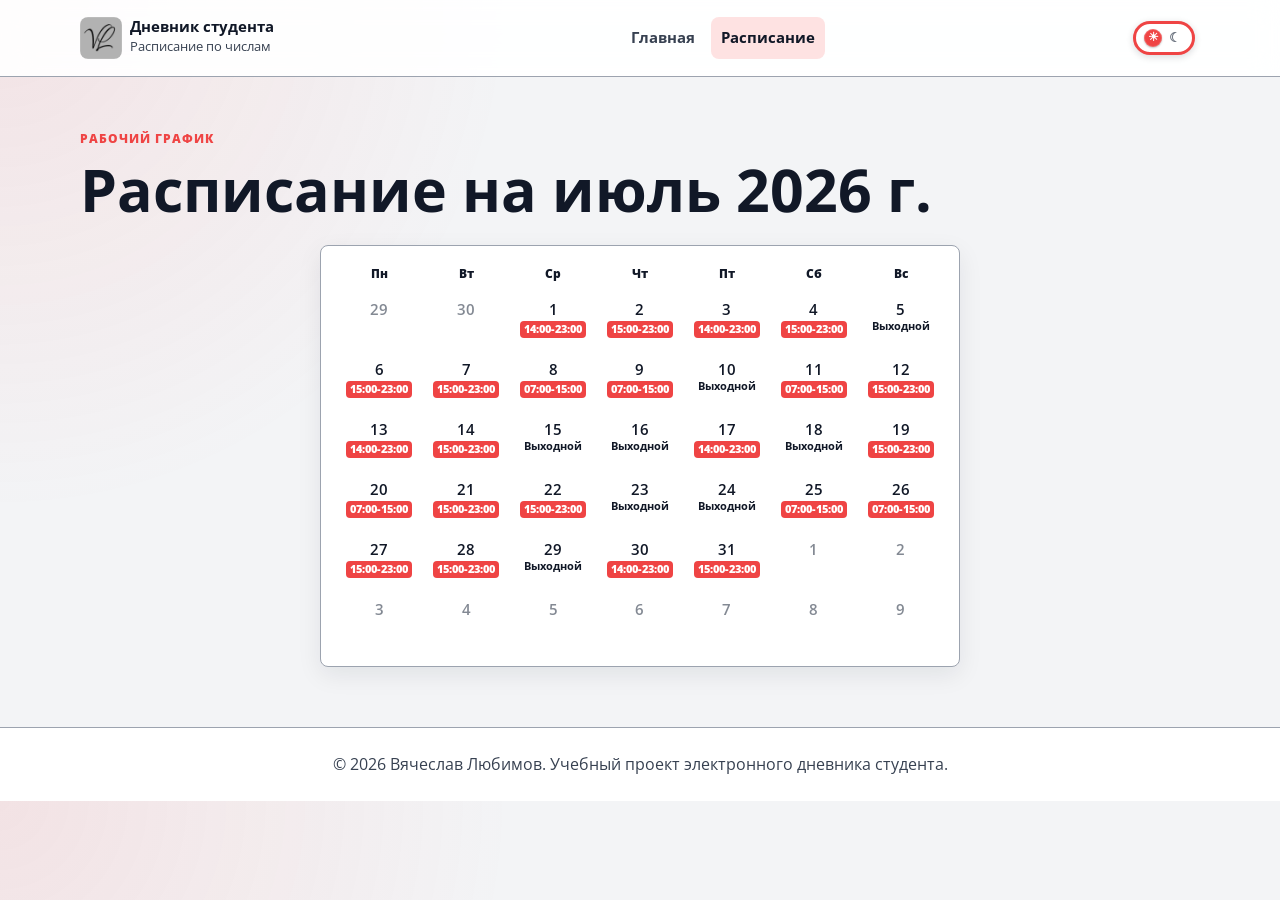
==== schedule.html @ aad9765e "07" ====
<!doctype html>
<html lang="ru">
<head>
  <meta charset="utf-8">
  <meta name="viewport" content="width=device-width, initial-scale=1">
  <title>Расписание по числам</title>
  <link rel="icon" href="favicon/favicon.ico" sizes="any">
  <link rel="icon" type="image/png" sizes="32x32" href="favicon/favicon-32x32.png">
  <link rel="icon" type="image/png" sizes="16x16" href="favicon/favicon-16x16.png">
  <link rel="apple-touch-icon" sizes="180x180" href="favicon/apple-touch-icon.png">
  <link rel="manifest" href="favicon/site.webmanifest">
  <link rel="stylesheet" href="css/style.css">
</head>
<body>
  <header class="site-header">
    <div class="container header-layout">
      <a class="brand" href="index.html" aria-label="На главную страницу">
        <img class="brand-mark" src="favicon/android-chrome-192x192.png" alt="Инициалы Вячеслава Любимова VL" width="42" height="42">
        <span>
          <strong>Дневник студента</strong>
          <small>Расписание по числам</small>
        </span>
      </a>

      <nav class="main-nav" aria-label="Главная навигация">
        <ul>
          <li><a href="index.html" data-short="Глав">Главная</a></li>
          <li><a class="is-active" href="schedule.html" data-short="Рас">Расписание</a></li>
        </ul>
      </nav>

      <button class="theme-toggle" id="theme-toggle" type="button" aria-pressed="false" aria-label="Переключить темную тему">
        <span class="theme-toggle-track" aria-hidden="true">
          <span class="theme-toggle-icon theme-toggle-sun">☀</span>
          <span class="theme-toggle-icon theme-toggle-moon">☾</span>
          <span class="theme-toggle-thumb"></span>
        </span>
        <span class="sr-only" id="theme-toggle-label">Темная тема</span>
      </button>
    </div>
  </header>

  <main>
    <section class="page-title container" aria-labelledby="month-title">
      <p class="eyebrow">Рабочий график</p>
      <h1 id="month-title">Расписание по числам</h1>
    </section>

    <section class="month-schedule container" id="month-schedule" aria-label="Расписание по числам месяца"></section>
  </main>

  <footer class="site-footer">
    <div class="container">
      <p>&copy; 2026 Вячеслав Любимов. Учебный проект электронного дневника студента.</p>
    </div>
  </footer>

  <script src="js/work-schedules.js"></script>
  <script src="js/month-schedule.js"></script>
</body>
</html>
---- css/style.css ----
@import url("https://fonts.googleapis.com/css2?family=Open+Sans:wght@400;600;700;800;900&display=swap");

:root {
  color-scheme: light;
  --bg: #f3f4f6;
  --surface: #ffffff;
  --surface-soft: #e5e7eb;
  --text: #111827;
  --muted: #374151;
  --line: #9ca3af;
  --accent: #ef4444;
  --accent-strong: #111827;
  --accent-soft: #fee2e2;
  --warning: #ef4444;
  --shadow: 0 18px 45px rgba(17, 24, 39, 0.14);
  --radius: 8px;
  --container: 1120px;
  --font: "Open Sans", Arial, Helvetica, sans-serif;
}

:root[data-theme="dark"] {
  color-scheme: dark;
  --bg: #111827;
  --surface: #374151;
  --surface-soft: #1f2937;
  --text: #f3f4f6;
  --muted: #e5e7eb;
  --line: #9ca3af;
  --accent: #ef4444;
  --accent-strong: #f3f4f6;
  --accent-soft: #4b1d24;
  --warning: #ef4444;
  --shadow: 0 18px 45px rgba(0, 0, 0, 0.32);
}

* {
  box-sizing: border-box;
}

.header-layout > *,
.brand > *,
.intro > *,
.diary-card > *,
.card-content,
.day-block,
.table-wrap {
  min-width: 0;
}

html {
  scroll-behavior: smooth;
  scroll-padding-top: 104px;
}

body {
  margin: 0;
  background:
    radial-gradient(circle at top left, rgba(239, 68, 68, 0.10), transparent 32rem),
    var(--bg);
  color: var(--text);
  font-family: var(--font);
  line-height: 1.6;
  overflow-wrap: break-word;
}

img {
  display: block;
  max-width: 100%;
}

a {
  color: inherit;
}

.container {
  width: min(100% - 32px, var(--container));
  margin-inline: auto;
}

.site-header {
  position: sticky;
  top: 0;
  z-index: 10;
  border-bottom: 1px solid var(--line);
  background: color-mix(in srgb, var(--surface) 92%, transparent);
  backdrop-filter: blur(14px);
}

.mobile-back-to-top {
  display: none;
}

.sr-only {
  position: absolute;
  width: 1px;
  height: 1px;
  margin: -1px;
  overflow: hidden;
  clip: rect(0, 0, 0, 0);
  white-space: nowrap;
  border: 0;
  padding: 0;
}

.header-layout {
  display: grid;
  grid-template-columns: minmax(170px, 0.55fr) minmax(0, 1.8fr) auto;
  align-items: center;
  gap: 14px;
  min-height: 76px;
}

.brand {
  display: inline-flex;
  align-items: center;
  gap: 8px;
  text-decoration: none;
  min-width: 0;
}

.brand > span:last-child {
  min-width: 0;
}

.brand-mark {
  width: 42px;
  min-width: 42px;
  height: 42px;
  border-radius: var(--radius);
  object-fit: cover;
}

.brand strong,
.brand small {
  display: block;
}

.brand strong {
  line-height: 1.1;
  font-size: 0.96rem;
  overflow-wrap: anywhere;
}

.brand small {
  color: var(--muted);
  font-size: 0.82rem;
}

.main-nav {
  min-width: 0;
  overflow: visible;
}

.main-nav ul {
  display: flex;
  justify-content: center;
  flex-wrap: wrap;
  gap: 6px;
  margin: 0;
  padding: 0;
  list-style: none;
}

.main-nav a {
  display: block;
  border-radius: var(--radius);
  padding: 9px 10px;
  color: var(--muted);
  font-size: 0.91rem;
  font-weight: 700;
  text-decoration: none;
  white-space: nowrap;
}

.main-nav a:hover,
.main-nav a.is-active {
  background: var(--accent-soft);
  color: var(--accent-strong);
}

.main-nav a.is-today {
  box-shadow: inset 0 0 0 2px var(--accent);
  color: var(--accent-strong);
}

.main-nav a.is-today::after {
  content: "Сегодня";
  margin-left: 6px;
  border-radius: 999px;
  background: var(--accent);
  color: var(--surface);
  padding: 2px 6px;
  font-size: 0.68rem;
  font-weight: 800;
  vertical-align: middle;
}

.theme-toggle {
  display: inline-grid;
  place-items: center;
  width: 72px;
  height: 44px;
  border: 0;
  border-radius: 999px;
  background: transparent;
  cursor: pointer;
  padding: 0;
}

.theme-toggle-track {
  position: relative;
  width: 62px;
  height: 34px;
  border: 3px solid var(--accent);
  border-radius: 999px;
  background: var(--surface);
  box-shadow:
    0 1px 0 rgba(255, 255, 255, 0.75) inset,
    0 2px 7px rgba(17, 24, 39, 0.16);
  transition: background-color 180ms ease, border-color 180ms ease, box-shadow 180ms ease;
}

.theme-toggle-icon {
  position: absolute;
  top: 50%;
  z-index: 1;
  display: grid;
  place-items: center;
  width: 18px;
  height: 18px;
  color: var(--muted);
  font-size: 0.82rem;
  font-weight: 900;
  line-height: 1;
  transform: translateY(-50%);
  transition: color 180ms ease, opacity 180ms ease;
}

.theme-toggle-sun {
  left: 8px;
  opacity: 0;
}

.theme-toggle-moon {
  right: 8px;
  opacity: 0.7;
}

.theme-toggle-thumb {
  position: absolute;
  top: 50%;
  left: 8px;
  z-index: 2;
  width: 18px;
  height: 18px;
  border-radius: 50%;
  background: var(--accent);
  box-shadow:
    0 1px 2px rgba(0, 0, 0, 0.24),
    0 0 0 1px rgba(255, 255, 255, 0.18) inset;
  transform: translateY(-50%);
  transition: transform 180ms ease, background-color 180ms ease, box-shadow 180ms ease;
}

.theme-toggle-thumb::before {
  content: "☀";
  display: grid;
  place-items: center;
  width: 100%;
  height: 100%;
  color: #ffffff;
  font-size: 0.72rem;
  font-weight: 900;
  line-height: 1;
}

.theme-toggle:hover .theme-toggle-track {
  box-shadow:
    0 2px 0 rgba(255, 255, 255, 0.75) inset,
    0 3px 10px rgba(17, 24, 39, 0.22);
}

:root[data-theme="dark"] .theme-toggle-track {
  border-color: #f87171;
  background: #1f2937;
  box-shadow:
    0 2px 0 rgba(255, 255, 255, 0.12) inset,
    0 3px 10px rgba(0, 0, 0, 0.35);
}

:root[data-theme="dark"] .theme-toggle-icon {
  color: #cbd5e1;
}

:root[data-theme="dark"] .theme-toggle-sun {
  opacity: 0.75;
}

:root[data-theme="dark"] .theme-toggle-moon {
  opacity: 0;
}

:root[data-theme="dark"] .theme-toggle-thumb {
  background: #f87171;
  box-shadow:
    0 1px 2px rgba(0, 0, 0, 0.4),
    0 0 0 1px rgba(255, 255, 255, 0.16) inset;
  transform: translate(24px, -50%);
}

:root[data-theme="dark"] .theme-toggle-thumb::before {
  content: "☾";
  color: #111827;
}

.hero {
  position: relative;
  scroll-margin-top: 104px;
  min-height: 560px;
  display: grid;
  align-items: end;
  overflow: hidden;
  border-bottom: 1px solid var(--line);
}

.hero-image {
  position: absolute;
  inset: 0;
  width: 100%;
  height: 100%;
  object-fit: cover;
  filter: brightness(0.42) saturate(0.98);
}

.hero::after {
  content: "";
  position: absolute;
  inset: 0;
  background: linear-gradient(180deg, rgba(0, 0, 0, 0.28), rgba(0, 0, 0, 0.72));
}

.hero-content {
  position: relative;
  z-index: 1;
  padding-block: 120px 74px;
  color: #ffffff;
}

.eyebrow,
.card-label {
  margin: 0 0 10px;
  color: var(--warning);
  font-size: 0.78rem;
  font-weight: 800;
  letter-spacing: 0.08em;
  text-transform: uppercase;
}

.hero .eyebrow {
  color: #f1c38d;
}

.hero h1 {
  max-width: 760px;
  margin: 0;
  font-size: clamp(2.6rem, 7vw, 5.4rem);
  line-height: 0.98;
  overflow-wrap: anywhere;
}

.hero-subtitle,
.author {
  max-width: 640px;
  margin: 18px 0 0;
  font-size: clamp(1.1rem, 2vw, 1.45rem);
}

.author {
  margin-top: 10px;
  font-weight: 700;
}

.intro {
  display: grid;
  grid-template-columns: minmax(260px, 0.8fr) 1fr;
  gap: 32px;
  padding-block: 46px 18px;
}

.intro h2 {
  margin: 0;
  font-size: clamp(1.7rem, 3vw, 2.35rem);
  line-height: 1.1;
}

.intro > p {
  margin: 0;
  color: var(--muted);
  font-size: 1.05rem;
}

.page-title {
  padding-block: 52px 24px;
}

.page-title h1 {
  margin: 0;
  font-size: clamp(2rem, 5vw, 3.7rem);
  line-height: 1.04;
}

.page-title p:last-child {
  max-width: 760px;
  margin: 14px 0 0;
  color: var(--muted);
  font-size: 1.05rem;
}

.month-schedule {
  display: grid;
  gap: 10px;
  width: min(100% - 32px, 640px);
  border: 1px solid var(--line);
  border-radius: var(--radius);
  background: var(--surface);
  padding: 18px;
  box-shadow: 0 8px 24px rgba(17, 24, 39, 0.08);
  margin-inline: auto;
  margin-bottom: 60px;
}

.calendar-weekdays,
.calendar-grid {
  display: grid;
  grid-template-columns: repeat(7, minmax(0, 1fr));
  gap: 6px;
}

.calendar-weekdays span {
  color: var(--accent-strong);
  font-size: 0.78rem;
  font-weight: 800;
  text-align: center;
}

.calendar-day {
  position: relative;
  display: grid;
  align-content: start;
  justify-items: center;
  gap: 4px;
  min-height: 54px;
  border: 2px solid transparent;
  border-radius: 2px;
  color: var(--text);
  padding: 6px 3px 5px;
}

.calendar-day strong {
  font-size: 0.96rem;
  font-weight: 600;
  line-height: 1;
}

.calendar-day.is-other-month {
  color: color-mix(in srgb, var(--muted) 62%, transparent);
}

.calendar-day.is-selected {
  border-color: #0d8cff;
  box-shadow: inset 0 0 0 2px #0d8cff;
}

.calendar-day ul {
  display: grid;
  gap: 2px;
  margin: 0;
  padding: 0;
  list-style: none;
}

.calendar-day li {
  border-radius: 4px;
  background: var(--accent);
  color: #ffffff;
  font-size: 0.66rem;
  font-weight: 800;
  line-height: 1.1;
  padding: 3px 4px;
  text-align: center;
}

.calendar-day p {
  margin: 0;
  color: var(--muted);
  font-size: 0.66rem;
  font-weight: 700;
  line-height: 1;
}

.calendar-day.is-day-off p {
  color: var(--accent-strong);
}

.month-empty-message {
  grid-column: 1 / -1;
  margin: 0;
  border: 1px solid var(--line);
  border-radius: var(--radius);
  background: var(--surface-soft);
  color: var(--muted);
  padding: 18px;
  font-weight: 700;
}

.diary {
  padding-block: 18px 60px;
}

.cards {
  display: grid;
  gap: 24px;
}

.diary-card {
  display: grid;
  grid-template-columns: minmax(260px, 0.92fr) 1.35fr;
  overflow: hidden;
  border: 1px solid var(--line);
  border-radius: var(--radius);
  background: var(--surface);
  box-shadow: var(--shadow);
}

.card-image-wrap {
  display: grid;
  place-items: center;
  min-height: 100%;
  background: #ffffff;
}

.card-image-wrap img {
  width: 100%;
  height: 100%;
  min-height: 360px;
  object-fit: contain;
  object-position: center;
}

.card-content {
  padding: clamp(22px, 4vw, 38px);
}

.card-content h2 {
  margin: 0;
  font-size: clamp(1.6rem, 3vw, 2.2rem);
  line-height: 1.1;
}

.card-subtitle {
  margin: 8px 0 18px;
  color: var(--muted);
  font-weight: 700;
}

.card-date {
  margin: 8px 0 0;
  color: var(--accent);
  font-size: 0.92rem;
  font-weight: 800;
}

.card-date + .card-subtitle {
  margin-top: 4px;
}

.day-block {
  margin-top: 18px;
}

.day-block h3 {
  display: inline-flex;
  align-items: center;
  margin: 0 0 8px;
  border-left: 4px solid var(--accent);
  padding-left: 10px;
  color: var(--accent-strong);
  font-size: 1rem;
  line-height: 1.2;
}

.free-day {
  display: grid;
  gap: 6px;
  margin-top: 18px;
  border: 1px solid var(--line);
  border-radius: var(--radius);
  background: var(--surface-soft);
  padding: 18px;
}

.free-day strong {
  color: var(--accent-strong);
  font-size: 1.08rem;
}

.free-day span {
  color: var(--muted);
}

.vacation-block {
  border-left: 4px solid var(--accent);
}

.table-wrap {
  overflow-x: auto;
  border: 1px solid var(--line);
  border-radius: var(--radius);
  background: var(--surface-soft);
}

table {
  width: 100%;
  border-collapse: collapse;
  min-width: 420px;
}

caption {
  height: 1px;
  overflow: hidden;
  position: absolute;
  width: 1px;
}

th,
td {
  border-bottom: 1px solid var(--line);
  padding: 12px 14px;
  text-align: left;
  vertical-align: top;
  overflow-wrap: anywhere;
}

tr:last-child th,
tr:last-child td {
  border-bottom: 0;
}

th {
  width: 92px;
  color: var(--accent-strong);
  font-size: 0.95rem;
  white-space: nowrap;
}

.time-only-table th {
  width: auto;
}

.site-footer {
  border-top: 1px solid var(--line);
  background: var(--surface);
  color: var(--muted);
  padding: 24px 0;
  text-align: center;
}

.site-footer p {
  margin: 0;
}

.footer-materials {
  margin-top: 6px !important;
  font-size: 0.76rem;
  line-height: 1.4;
}

.footer-materials a {
  color: var(--accent);
  font-weight: 700;
}

:focus-visible {
  outline: 3px solid var(--accent);
  outline-offset: 3px;
}

@media (max-width: 920px) {
  .header-layout {
    grid-template-columns: 1fr auto;
    padding-block: 12px;
  }

  .main-nav {
    grid-column: 1 / -1;
    order: 3;
    width: 100%;
  }

  .main-nav ul {
    justify-content: center;
  }

  .hero {
    min-height: 500px;
  }

  .intro,
  .diary-card {
    grid-template-columns: 1fr;
  }

  .card-image-wrap img {
    min-height: 300px;
    max-height: 360px;
  }

}

@media (max-width: 620px) {
  html {
    scroll-padding-top: 12px;
  }

  .site-header {
    position: static;
  }

  .container {
    width: min(100% - 22px, var(--container));
  }

  .header-layout {
    display: grid;
    grid-template-columns: repeat(6, minmax(0, 1fr));
    gap: 12px 8px;
    padding-block: 14px;
  }

  .brand {
    display: none;
  }

  .mobile-back-to-top {
    position: fixed;
    top: 12px;
    left: 12px;
    z-index: 20;
    display: block;
    width: 46px;
    height: 46px;
    border: 2px solid var(--surface);
    border-radius: var(--radius);
    background: var(--surface);
    box-shadow: var(--shadow);
    opacity: 0;
    pointer-events: none;
    transform: translateY(-10px);
    transition: opacity 180ms ease, transform 180ms ease;
  }

  .mobile-back-to-top.is-visible {
    opacity: 1;
    pointer-events: auto;
    transform: translateY(0);
  }

  .mobile-back-to-top img {
    width: 100%;
    height: 100%;
    border-radius: calc(var(--radius) - 2px);
    object-fit: cover;
  }

  .theme-toggle {
    grid-column: auto;
    justify-self: center;
    width: 62px;
    height: 38px;
    max-width: 100%;
  }

  .theme-toggle-track {
    width: 56px;
    height: 32px;
  }

  .theme-toggle-icon {
    width: 17px;
    height: 17px;
    font-size: 0.78rem;
  }

  .theme-toggle-sun {
    left: 7px;
  }

  .theme-toggle-moon {
    right: 7px;
  }

  .theme-toggle-thumb {
    left: 7px;
    width: 17px;
    height: 17px;
  }

  :root[data-theme="dark"] .theme-toggle-thumb {
    transform: translate(22px, -50%);
  }

  .main-nav a {
    display: grid;
    place-items: center;
    min-height: 48px;
    min-width: 36px;
    padding: 8px 9px;
    font-size: 0.86rem;
    text-align: center;
  }

  .main-nav,
  .main-nav ul {
    display: contents;
  }

  .main-nav li {
    min-width: 0;
  }

  .main-nav a[data-short] {
    font-size: 0;
  }

  .main-nav a[data-short]::before {
    content: attr(data-short);
    font-size: 0.86rem;
  }

  .main-nav a[href="#glavnaya"] {
    width: 36px;
    height: 36px;
    min-height: 36px;
    justify-self: center;
    border-radius: var(--radius);
    background: var(--surface) url("../favicon/android-chrome-192x192.png") center / 36px 36px no-repeat;
    font-size: 0;
    overflow: hidden;
    padding: 0;
  }

  .main-nav a[href="#glavnaya"]::before {
    content: "";
  }

  .main-nav a.is-today::after {
    content: "";
    display: inline-block;
    width: 7px;
    height: 7px;
    margin-left: 6px;
    padding: 0;
    border-radius: 50%;
  }

  .hero {
    min-height: 430px;
  }

  .hero h1 {
    font-size: clamp(2rem, 11vw, 3rem);
    line-height: 1.04;
  }

  .hero-subtitle,
  .author {
    font-size: 1.05rem;
  }

  .hero-content {
    padding-block: 92px 44px;
  }

  .intro {
    padding-block: 34px 12px;
  }

  .diary {
    padding-bottom: 40px;
  }

  .cards {
    gap: 18px;
  }

  .card-image-wrap img {
    min-height: 220px;
    max-height: 260px;
  }

  .card-content {
    padding: 20px;
  }

  table {
    min-width: min(340px, 100%);
  }
}

@media (max-width: 380px) {
  .hero h1 {
    font-size: 2rem;
  }

  .card-content {
    padding-inline: 16px;
  }
}
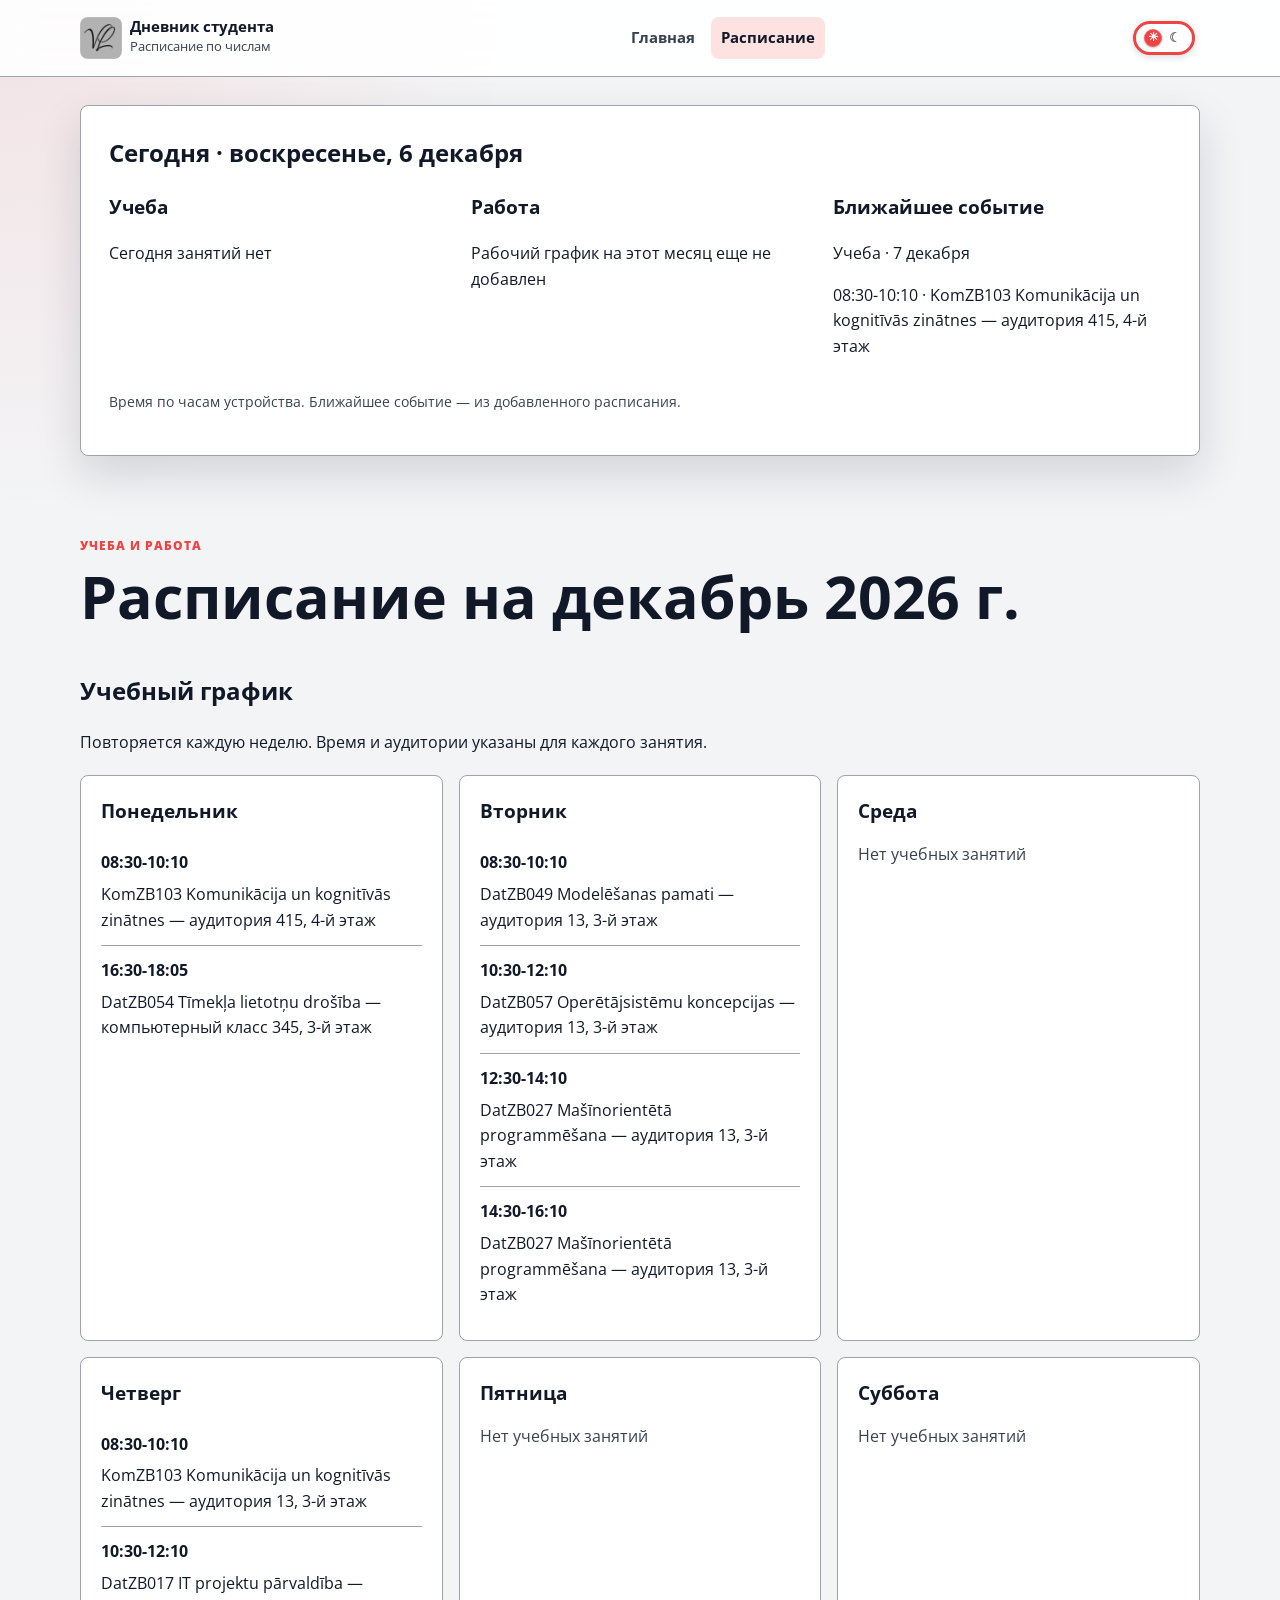
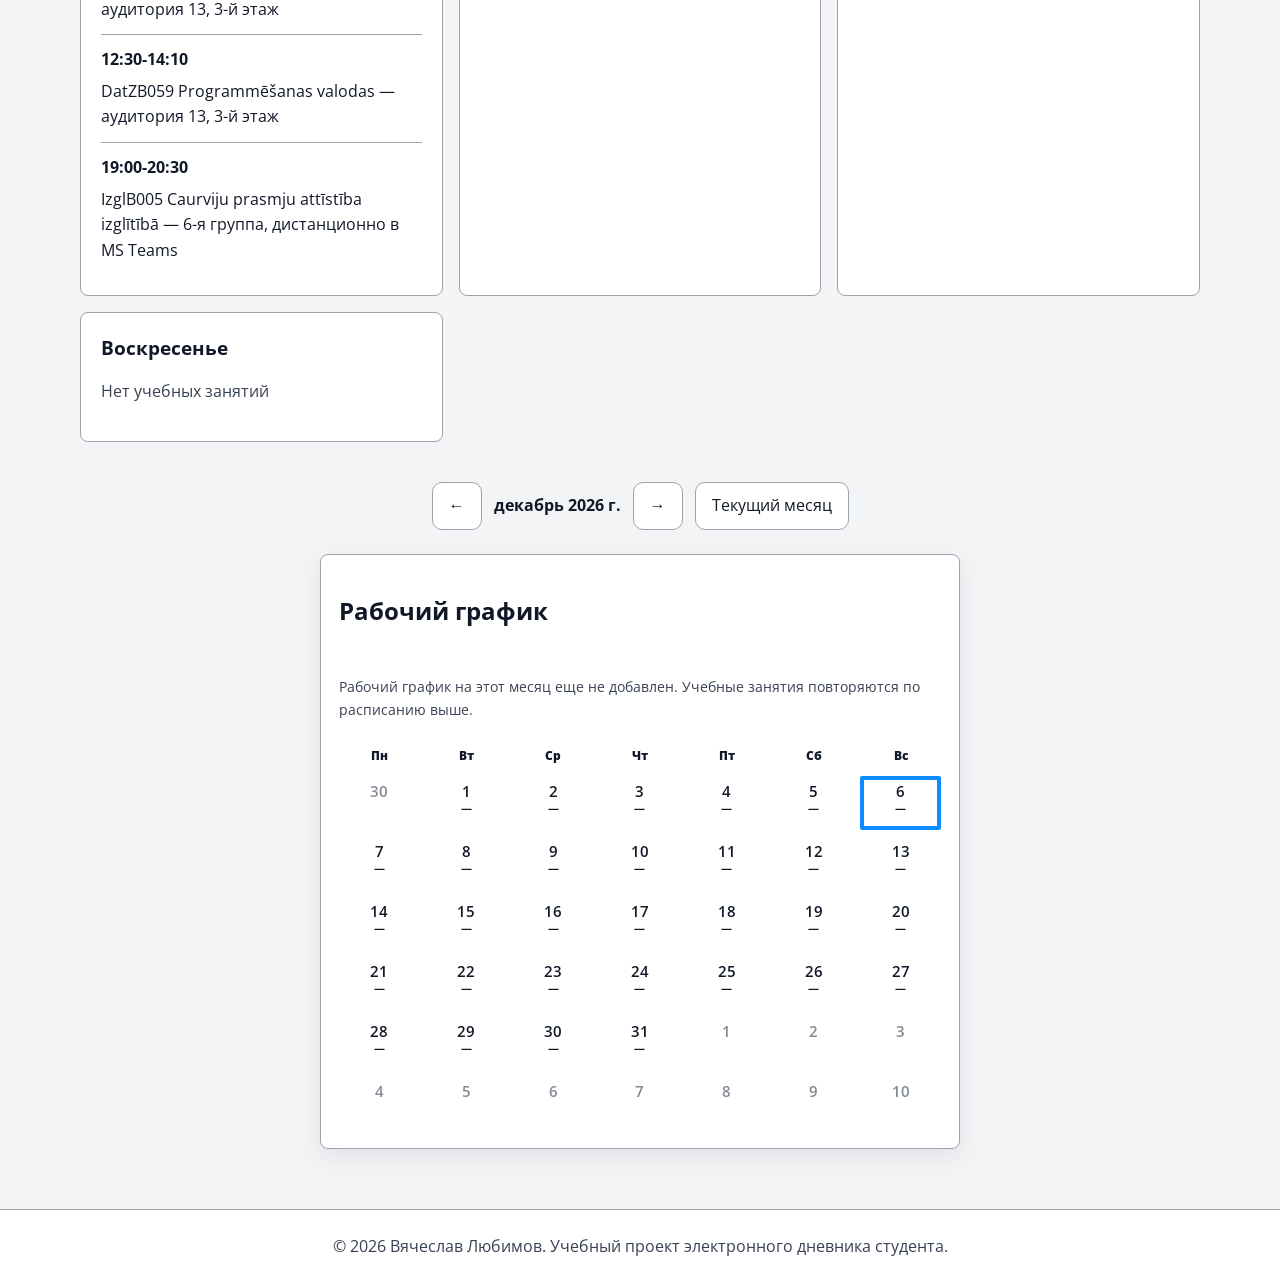
==== commit a8282ef2: "Add recurring study schedule, October shifts and date navigation" ====
--- a/schedule.html
+++ b/schedule.html
@@ -41,12 +41,25 @@
   </header>
 
   <main>
+    <section class="container today-summary" id="today-summary" aria-labelledby="today-title"></section>
     <section class="page-title container" aria-labelledby="month-title">
-      <p class="eyebrow">Рабочий график</p>
+      <p class="eyebrow">Учеба и работа</p>
       <h1 id="month-title">Расписание по числам</h1>
     </section>
 
-    <section class="month-schedule container" id="month-schedule" aria-label="Расписание по числам месяца"></section>
+    <section class="container weekly-study" aria-labelledby="study-title">
+      <h2 id="study-title">Учебный график</h2>
+      <p>Повторяется каждую неделю. Время и аудитории указаны для каждого занятия.</p>
+      <div id="weekly-study"></div>
+    </section>
+
+    <div class="container period-controls" aria-label="Выбор месяца">
+      <button type="button" id="month-prev" aria-label="Предыдущий месяц">←</button>
+      <strong id="month-label" aria-live="polite"></strong>
+      <button type="button" id="month-next" aria-label="Следующий месяц">→</button>
+      <button type="button" id="month-current">Текущий месяц</button>
+    </div>
+    <section class="month-schedule container" id="month-schedule" aria-label="Рабочий график по числам месяца"></section>
   </main>
 
   <footer class="site-footer">
@@ -55,7 +68,10 @@
     </div>
   </footer>
 
+  <script src="js/study-schedules.js"></script>
   <script src="js/work-schedules.js"></script>
+  <script src="js/data.js"></script>
+  <script src="js/today.js"></script>
   <script src="js/month-schedule.js"></script>
 </body>
 </html>
--- a/css/style.css
+++ b/css/style.css
@@ -316,34 +316,18 @@
 .hero {
   position: relative;
   scroll-margin-top: 104px;
-  min-height: 560px;
+  min-height: 0;
   display: grid;
   align-items: end;
   overflow: hidden;
   border-bottom: 1px solid var(--line);
 }
 
-.hero-image {
-  position: absolute;
-  inset: 0;
-  width: 100%;
-  height: 100%;
-  object-fit: cover;
-  filter: brightness(0.42) saturate(0.98);
-}
-
-.hero::after {
-  content: "";
-  position: absolute;
-  inset: 0;
-  background: linear-gradient(180deg, rgba(0, 0, 0, 0.28), rgba(0, 0, 0, 0.72));
-}
-
 .hero-content {
   position: relative;
   z-index: 1;
-  padding-block: 120px 74px;
-  color: #ffffff;
+  padding-block: 64px;
+  color: var(--text);
 }
 
 .eyebrow,
@@ -357,7 +341,7 @@
 }
 
 .hero .eyebrow {
-  color: #f1c38d;
+  color: var(--accent-strong);
 }
 
 .hero h1 {
@@ -415,6 +399,72 @@
   color: var(--muted);
   font-size: 1.05rem;
 }
+
+.today-summary {
+  margin-block: 28px;
+  padding: clamp(16px, 3vw, 28px);
+  border: 1px solid var(--line);
+  border-radius: var(--radius);
+  background: var(--surface);
+  box-shadow: var(--shadow);
+}
+.today-summary h2 { margin-top: 0; }
+.today-grid {
+  display: grid;
+  grid-template-columns: repeat(auto-fit, minmax(min(100%, 250px), 1fr));
+  gap: 24px;
+}
+.today-grid h3 { color: var(--accent-strong); margin-top: 0; }
+.today-grid p { overflow-wrap: anywhere; }
+.schedule-note { color: var(--muted); font-size: 0.9rem; }
+.period-controls {
+  display: flex;
+  align-items: center;
+  justify-content: center;
+  flex-wrap: wrap;
+  gap: 12px;
+  margin-bottom: 24px;
+}
+.period-controls button {
+  font: inherit;
+  cursor: pointer;
+  min-height: 44px;
+  min-width: 44px;
+  padding: 10px 16px;
+  border: 1px solid var(--line);
+  border-radius: 10px;
+  background: var(--surface);
+  color: var(--text);
+}
+.period-controls button:hover { border-color: var(--accent-strong); }
+.period-controls button:focus-visible { outline: 2px solid var(--accent-strong); outline-offset: 3px; }
+
+.weekly-study {
+  margin-bottom: 40px;
+}
+
+#weekly-study {
+  display: grid;
+  grid-template-columns: repeat(auto-fit, minmax(min(100%, 320px), 1fr));
+  gap: 16px;
+  margin-top: 20px;
+}
+
+.study-week-day {
+  min-width: 0;
+  padding: 20px;
+  border: 1px solid var(--line);
+  border-radius: var(--radius);
+  background: var(--surface);
+}
+
+.study-week-day h3 { margin: 0 0 12px; }
+.study-week-day p { color: var(--muted); }
+.study-week-day ul { list-style: none; padding: 0; margin: 0; }
+.study-week-day li { display: grid; gap: 6px; padding: 12px 0; }
+.study-week-day li + li { border-top: 1px solid var(--line); }
+.study-week-day strong { color: var(--accent-strong); }
+.study-week-day span { overflow-wrap: anywhere; }
 
 .month-schedule {
   display: grid;
@@ -524,27 +574,12 @@
 
 .diary-card {
   display: grid;
-  grid-template-columns: minmax(260px, 0.92fr) 1.35fr;
+  grid-template-columns: 1fr;
   overflow: hidden;
   border: 1px solid var(--line);
   border-radius: var(--radius);
   background: var(--surface);
   box-shadow: var(--shadow);
-}
-
-.card-image-wrap {
-  display: grid;
-  place-items: center;
-  min-height: 100%;
-  background: #ffffff;
-}
-
-.card-image-wrap img {
-  width: 100%;
-  height: 100%;
-  min-height: 360px;
-  object-fit: contain;
-  object-position: center;
 }
 
 .card-content {
@@ -701,18 +736,9 @@
     justify-content: center;
   }
 
-  .hero {
-    min-height: 500px;
-  }
-
   .intro,
   .diary-card {
     grid-template-columns: 1fr;
-  }
-
-  .card-image-wrap img {
-    min-height: 300px;
-    max-height: 360px;
   }
 
 }
@@ -863,10 +889,6 @@
     border-radius: 50%;
   }
 
-  .hero {
-    min-height: 430px;
-  }
-
   .hero h1 {
     font-size: clamp(2rem, 11vw, 3rem);
     line-height: 1.04;
@@ -878,7 +900,7 @@
   }
 
   .hero-content {
-    padding-block: 92px 44px;
+    padding-block: 40px;
   }
 
   .intro {
@@ -891,11 +913,6 @@
 
   .cards {
     gap: 18px;
-  }
-
-  .card-image-wrap img {
-    min-height: 220px;
-    max-height: 260px;
   }
 
   .card-content {
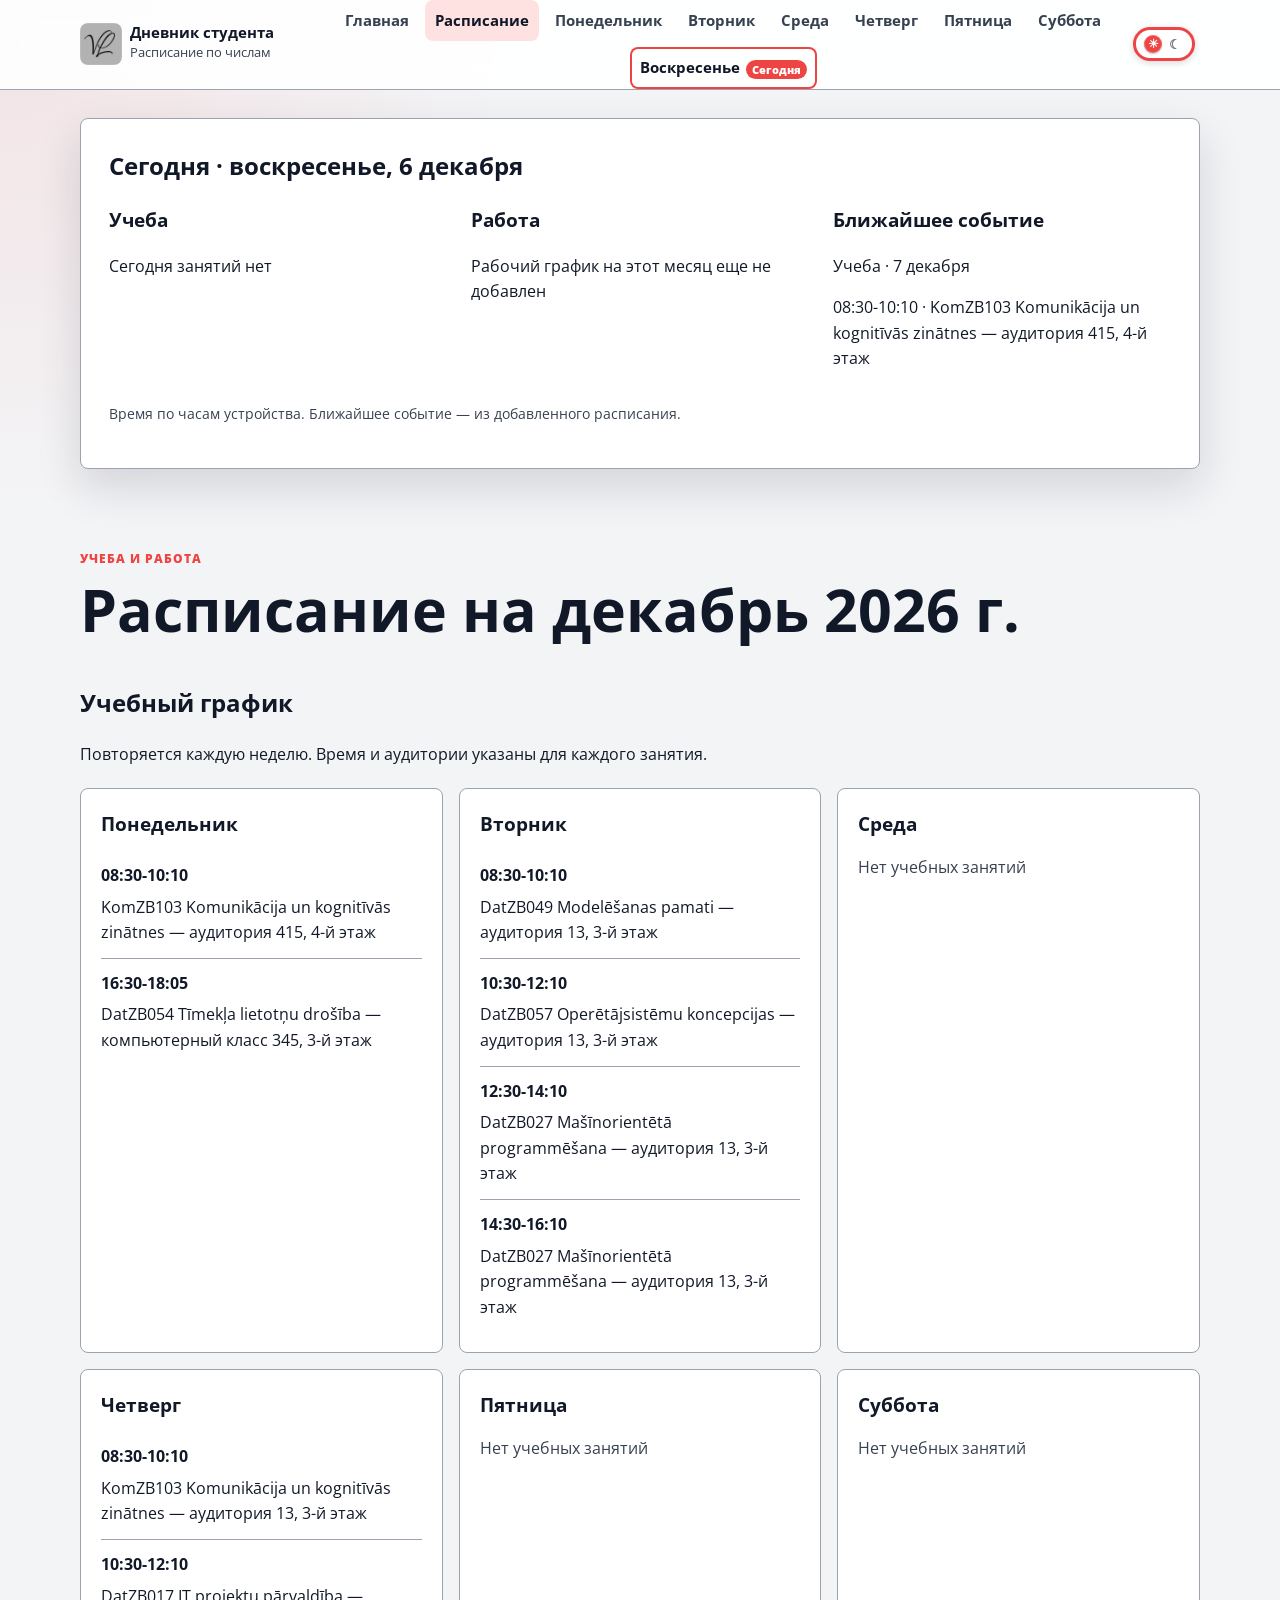
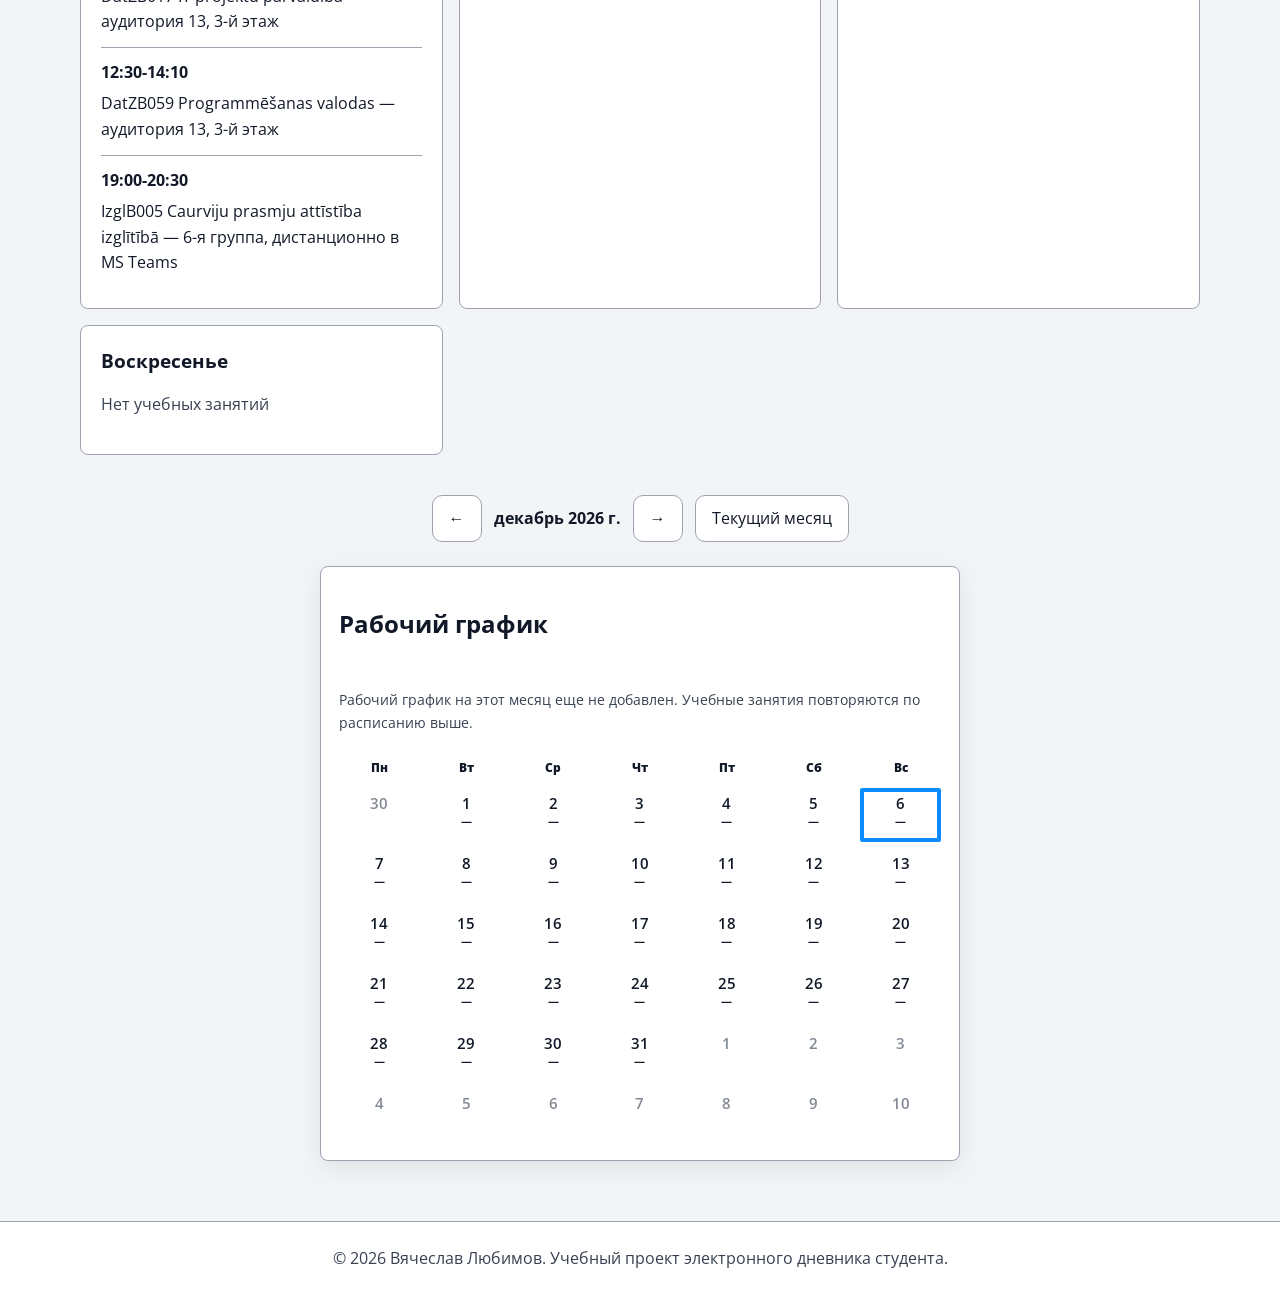
==== commit e3700a86: "Add icon navigation menu and compact week controls" ====
--- a/schedule.html
+++ b/schedule.html
@@ -11,16 +11,16 @@
   <link rel="manifest" href="favicon/site.webmanifest">
   <link rel="stylesheet" href="css/style.css">
 </head>
-<body>
+<body id="page-top">
   <header class="site-header">
     <div class="container header-layout">
-      <a class="brand" href="index.html" aria-label="На главную страницу">
+      <button class="brand menu-toggle" type="button" aria-label="Открыть меню" aria-expanded="false" aria-controls="site-menu">
         <img class="brand-mark" src="favicon/android-chrome-192x192.png" alt="Инициалы Вячеслава Любимова VL" width="42" height="42">
         <span>
           <strong>Дневник студента</strong>
           <small>Расписание по числам</small>
         </span>
-      </a>
+      </button>
 
       <nav class="main-nav" aria-label="Главная навигация">
         <ul>
@@ -39,6 +39,8 @@
       </button>
     </div>
   </header>
+
+  <nav class="site-menu" id="site-menu" aria-label="Меню сайта" hidden></nav>
 
   <main>
     <section class="container today-summary" id="today-summary" aria-labelledby="today-title"></section>
@@ -73,5 +75,6 @@
   <script src="js/data.js"></script>
   <script src="js/today.js"></script>
   <script src="js/month-schedule.js"></script>
+  <script src="js/menu.js"></script>
 </body>
 </html>
--- a/css/style.css
+++ b/css/style.css
@@ -439,6 +439,23 @@
 .period-controls button:hover { border-color: var(--accent-strong); }
 .period-controls button:focus-visible { outline: 2px solid var(--accent-strong); outline-offset: 3px; }
 
+.week-controls {
+  display: grid;
+  grid-template-columns: 44px minmax(0, auto) 44px;
+  gap: 10px;
+}
+.week-controls > strong {
+  text-align: center;
+  font-size: clamp(0.8rem, 3.5vw, 1rem);
+  white-space: nowrap;
+}
+.week-controls > button { padding-inline: 8px; }
+.week-controls #week-current {
+  grid-column: 1 / -1;
+  justify-self: center;
+  padding-inline: 16px;
+}
+
 .weekly-study {
   margin-bottom: 40px;
 }
@@ -863,7 +880,7 @@
     font-size: 0.86rem;
   }
 
-  .main-nav a[href="#glavnaya"] {
+  .main-nav a[href="#page-top"] {
     width: 36px;
     height: 36px;
     min-height: 36px;
@@ -875,7 +892,7 @@
     padding: 0;
   }
 
-  .main-nav a[href="#glavnaya"]::before {
+  .main-nav a[href="#page-top"]::before {
     content: "";
   }
 
@@ -933,3 +950,68 @@
     padding-inline: 16px;
   }
 }
+
+/* Icon disclosure menu, available on both pages. */
+button.brand {
+  border: 0;
+  background: transparent;
+  color: var(--text);
+  font: inherit;
+  text-align: left;
+  padding: 0;
+  cursor: pointer;
+}
+.mobile-back-to-top { padding: 0; cursor: pointer; }
+.menu-toggle:focus-visible { outline: 2px solid var(--accent-strong); outline-offset: 4px; }
+.site-menu {
+  position: fixed;
+  top: 76px;
+  left: max(12px, calc((100vw - var(--container)) / 2));
+  z-index: 100;
+  width: min(280px, calc(100vw - 24px));
+  max-height: calc(100dvh - 88px);
+  overflow-y: auto;
+  padding: 8px;
+  border: 1px solid var(--line);
+  border-radius: var(--radius);
+  background: var(--surface);
+  box-shadow: var(--shadow);
+}
+.site-menu[hidden] { display: none; }
+.site-menu ul { list-style: none; padding: 0; margin: 0; }
+.site-menu a {
+  display: block;
+  padding: 12px 16px;
+  min-height: 44px;
+  border-radius: 8px;
+  color: var(--text);
+  text-decoration: none;
+}
+.site-menu a.is-today {
+  font-weight: 700;
+  color: var(--accent-strong);
+  background: color-mix(in srgb, var(--accent) 12%, var(--surface));
+}
+.menu-today-badge {
+  display: inline-block;
+  margin-left: 8px;
+  font-size: 0.72rem;
+  border: 1px solid currentColor;
+  border-radius: 20px;
+  padding: 2px 6px;
+}
+.menu-today-badge[hidden] { display: none; }
+.site-menu a:hover, .site-menu a:focus-visible {
+  background: var(--accent);
+  color: #fff;
+}
+@media (max-width: 620px) {
+  .header-layout {
+    display: grid;
+    grid-template-columns: repeat(6, minmax(0, 1fr));
+  }
+  button.brand { display: flex; justify-self: center; }
+  button.brand > span { display: none; }
+  .header-layout .main-nav, .header-layout .main-nav ul { display: contents; }
+  .header-layout .main-nav li:first-child { display: none; }
+}
